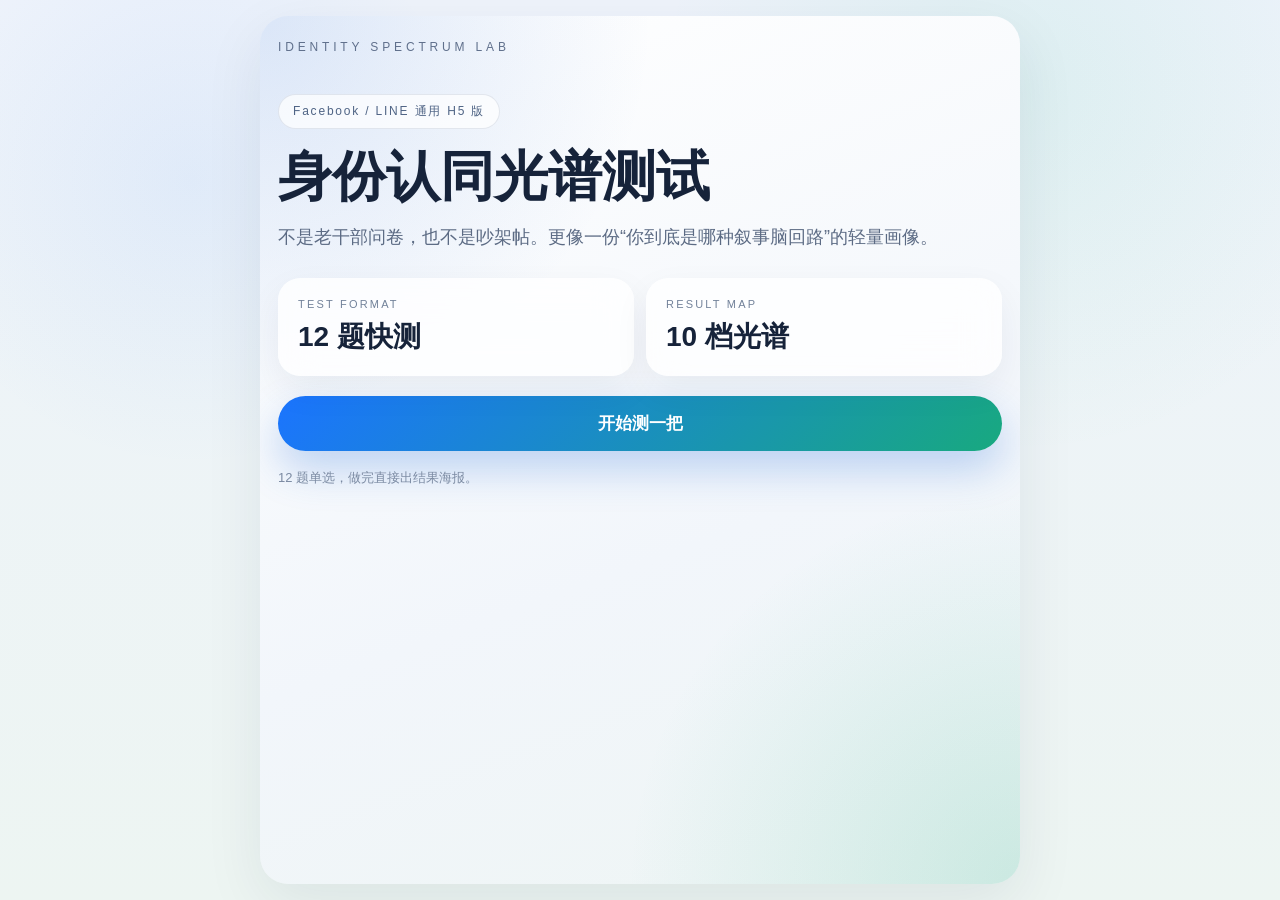
==== index.html @ 42c04980 "Initial static quiz site" ====
<!DOCTYPE html>
<html lang="zh-Hans">
  <head>
    <meta charset="UTF-8" />
    <meta name="viewport" content="width=device-width, initial-scale=1, viewport-fit=cover" />
    <title>身份认同光谱测试</title>
    <meta name="description" content="12题快测，生成你的身份认同光谱画像。" />
    <meta property="og:title" content="身份认同光谱测试" />
    <meta property="og:description" content="不是老干部问卷，更像一份你是哪种叙事脑回路的轻量画像。" />
    <meta property="og:type" content="website" />
    <meta name="theme-color" content="#13233b" />
    <link rel="stylesheet" href="./styles.css" />
  </head>
  <body>
    <main class="app-shell">
      <section class="app-card" id="app"></section>
    </main>
    <script src="./app.js"></script>
  </body>
  </html>
---- styles.css ----
:root {
  --bg-top: #eef3fb;
  --bg-bottom: #edf5f2;
  --ink: #16233a;
  --muted: #64748b;
  --line: rgba(50, 76, 114, 0.12);
  --white: #ffffff;
  --blue: #1b74ff;
  --green: #18a97f;
  --poster-dark: #13233b;
}

* {
  box-sizing: border-box;
}

html,
body {
  margin: 0;
  min-height: 100%;
  font-family: "PingFang SC", "Noto Sans SC", "Helvetica Neue", sans-serif;
  color: var(--ink);
  background:
    radial-gradient(circle at 15% 20%, rgba(59, 130, 246, 0.08), transparent 22%),
    radial-gradient(circle at 80% 10%, rgba(16, 185, 129, 0.08), transparent 28%),
    linear-gradient(180deg, var(--bg-top) 0%, var(--bg-bottom) 100%);
}

body {
  padding: 16px;
}

.app-shell {
  max-width: 760px;
  margin: 0 auto;
}

.app-card {
  position: relative;
  overflow: hidden;
  min-height: calc(100vh - 32px);
  padding: 24px 18px 32px;
  border-radius: 28px;
  background:
    radial-gradient(circle at top left, rgba(53, 116, 214, 0.18), transparent 34%),
    radial-gradient(circle at bottom right, rgba(41, 177, 139, 0.18), transparent 34%),
    linear-gradient(160deg, #ffffff 0%, #f2f6fb 60%, #eef5f4 100%);
  box-shadow: 0 20px 60px rgba(19, 37, 68, 0.08);
}

.nav {
  margin-bottom: 40px;
  font-size: 12px;
  letter-spacing: 0.32em;
  color: #60708c;
  text-transform: uppercase;
}

.eyebrow,
.quiz-badge,
.poster-tag {
  display: inline-flex;
  padding: 8px 14px;
  border-radius: 999px;
  font-size: 12px;
  letter-spacing: 0.15em;
}

.eyebrow {
  border: 1px solid var(--line);
  color: #4f6485;
  background: rgba(255, 255, 255, 0.72);
}

.headline {
  margin: 20px 0 0;
  font-size: clamp(36px, 8vw, 54px);
  line-height: 1.02;
  font-weight: 800;
}

.subhead {
  margin-top: 18px;
  font-size: 18px;
  line-height: 1.75;
  color: #5c6b84;
}

.grid {
  display: grid;
  grid-template-columns: repeat(2, minmax(0, 1fr));
  gap: 12px;
  margin-top: 24px;
}

.stat-card,
.glass-card,
.question-card,
.quote-card,
.result-note {
  position: relative;
  z-index: 1;
  margin-top: 24px;
  padding: 20px;
  border-radius: 22px;
  background: rgba(255, 255, 255, 0.78);
  backdrop-filter: blur(18px);
  box-shadow: 0 14px 36px rgba(22, 40, 70, 0.06);
}

.stat-card {
  margin-top: 0;
}

.stat-label,
.question-kicker,
.result-bar__label,
.quote-card__label,
.poster-foot__label {
  font-size: 11px;
  letter-spacing: 0.2em;
  text-transform: uppercase;
  color: #72829a;
}

.stat-value {
  margin-top: 8px;
  font-size: 28px;
  font-weight: 800;
}

.glass-title {
  font-size: 18px;
  font-weight: 700;
}

.glass-copy,
.result-note__text,
.poster-foot__text {
  margin-top: 10px;
  font-size: 15px;
  line-height: 1.8;
  color: #60708c;
}

.tag-row,
.chip-row {
  display: flex;
  flex-wrap: wrap;
  gap: 10px;
  margin-top: 16px;
}

.tag,
.chip {
  padding: 10px 14px;
  border-radius: 999px;
  font-size: 13px;
}

.tag {
  color: #40607f;
  background: rgba(48, 118, 219, 0.08);
}

.btn,
.btn-secondary,
.option {
  width: 100%;
  border: 0;
  border-radius: 999px;
  font: inherit;
}

.btn,
.btn-secondary {
  margin-top: 20px;
  padding: 16px 18px;
  font-size: 17px;
  font-weight: 700;
  cursor: pointer;
}

.btn {
  color: var(--white);
  background: linear-gradient(135deg, var(--blue) 0%, var(--green) 100%);
  box-shadow: 0 18px 40px rgba(41, 113, 220, 0.28);
}

.btn-secondary {
  color: #23405d;
  background: rgba(255, 255, 255, 0.76);
}

.quiz-badge {
  margin-top: 8px;
  color: #3c8b70;
  background: rgba(39, 182, 124, 0.12);
}

.progress-meta,
.result-bar__meta,
.poster-foot {
  display: flex;
  justify-content: space-between;
  gap: 12px;
}

.progress-meta {
  margin-top: 14px;
  font-size: 13px;
  color: #67758c;
}

.progress-track,
.result-bar__track {
  width: 100%;
  overflow: hidden;
  border-radius: 999px;
}

.progress-track {
  height: 10px;
  margin-top: 12px;
  background: rgba(43, 73, 118, 0.1);
}

.progress-fill {
  height: 100%;
  background: linear-gradient(90deg, #2f7cff 0%, #27b67c 100%);
}

.question-title {
  margin-top: 10px;
  font-size: 28px;
  line-height: 1.45;
  font-weight: 700;
}

.option-list {
  margin-top: 16px;
}

.option {
  display: flex;
  align-items: flex-start;
  gap: 14px;
  margin-top: 12px;
  padding: 18px;
  text-align: left;
  cursor: pointer;
  border: 2px solid rgba(42, 78, 124, 0.1);
  border-radius: 22px;
  background: #fbfdff;
}

.option:hover {
  transform: translateY(-1px);
  border-color: rgba(43, 116, 255, 0.26);
}

.option-index {
  flex: 0 0 34px;
  width: 34px;
  height: 34px;
  display: inline-flex;
  align-items: center;
  justify-content: center;
  border-radius: 50%;
  font-size: 13px;
  color: #2f75d8;
  background: rgba(47, 117, 216, 0.1);
}

.option-copy {
  flex: 1;
}

.option-text {
  font-size: 17px;
  line-height: 1.7;
}

.option-cta {
  margin-top: 8px;
  font-size: 13px;
  color: #8594aa;
}

.poster-card {
  position: relative;
  overflow: hidden;
  margin-top: 24px;
  padding: 24px;
  border: 3px solid #2457a6;
  border-radius: 26px;
  background:
    radial-gradient(circle at top left, rgba(255, 255, 255, 0.22), transparent 28%),
    linear-gradient(145deg, #0f1c30 0%, #152843 45%, #1a3453 100%);
  box-shadow: 0 24px 60px rgba(8, 18, 34, 0.24);
  color: var(--white);
}

.poster-tag {
  position: relative;
  z-index: 1;
  color: rgba(255, 255, 255, 0.72);
  background: rgba(255, 255, 255, 0.08);
}

.poster-orbit {
  position: absolute;
  border: 1px solid rgba(255, 255, 255, 0.1);
  border-radius: 999px;
}

.poster-orbit--one {
  top: -80px;
  right: -54px;
  width: 220px;
  height: 220px;
}

.poster-orbit--two {
  bottom: -100px;
  left: -60px;
  width: 250px;
  height: 250px;
}

.poster-title {
  position: relative;
  z-index: 1;
  margin-top: 20px;
  font-size: 12px;
  letter-spacing: 0.24em;
  color: rgba(203, 217, 255, 0.62);
  text-transform: uppercase;
}

.result-topline {
  position: relative;
  z-index: 1;
  display: flex;
  justify-content: space-between;
  align-items: center;
  gap: 12px;
  margin-top: 18px;
}

.result-pill {
  display: inline-flex;
  padding: 10px 16px;
  border-radius: 999px;
  font-size: 14px;
  color: var(--white);
  font-weight: 800;
}

.result-score {
  font-size: 14px;
  color: rgba(255, 255, 255, 0.66);
}

.result-vibe {
  position: relative;
  z-index: 1;
  margin-top: 14px;
  font-size: 24px;
  line-height: 1.65;
  font-weight: 700;
}

.result-bar {
  position: relative;
  z-index: 1;
  margin-top: 22px;
  padding: 18px;
  border-radius: 18px;
  background: rgba(255, 255, 255, 0.08);
}

.result-bar__track {
  height: 12px;
  margin-top: 12px;
  background: rgba(255, 255, 255, 0.12);
}

.result-bar__fill {
  height: 100%;
  border-radius: inherit;
}

.result-bar__meta {
  margin-top: 12px;
  font-size: 13px;
  color: rgba(232, 241, 255, 0.72);
}

.chip {
  color: rgba(255, 255, 255, 0.82);
  background: rgba(255, 255, 255, 0.1);
}

.poster-foot {
  position: relative;
  z-index: 1;
  align-items: end;
  margin-top: 24px;
  padding-top: 18px;
  border-top: 1px solid rgba(255, 255, 255, 0.12);
}

.poster-foot__right {
  font-size: 34px;
  font-weight: 800;
  color: rgba(255, 255, 255, 0.92);
}

.quote-card__text {
  margin-top: 10px;
  font-size: 30px;
  line-height: 1.3;
  font-weight: 800;
}

.footer-actions {
  display: grid;
  gap: 12px;
  margin-top: 18px;
}

.micro-tip {
  margin-top: 16px;
  font-size: 13px;
  line-height: 1.7;
  color: #7b8aa2;
}

@media (max-width: 640px) {
  body {
    padding: 10px;
  }

  .app-card {
    min-height: calc(100vh - 20px);
    padding: 20px 14px 26px;
    border-radius: 22px;
  }

  .grid {
    grid-template-columns: 1fr;
  }

  .headline {
    font-size: 40px;
  }

  .question-title {
    font-size: 24px;
  }

  .quote-card__text {
    font-size: 25px;
  }
}
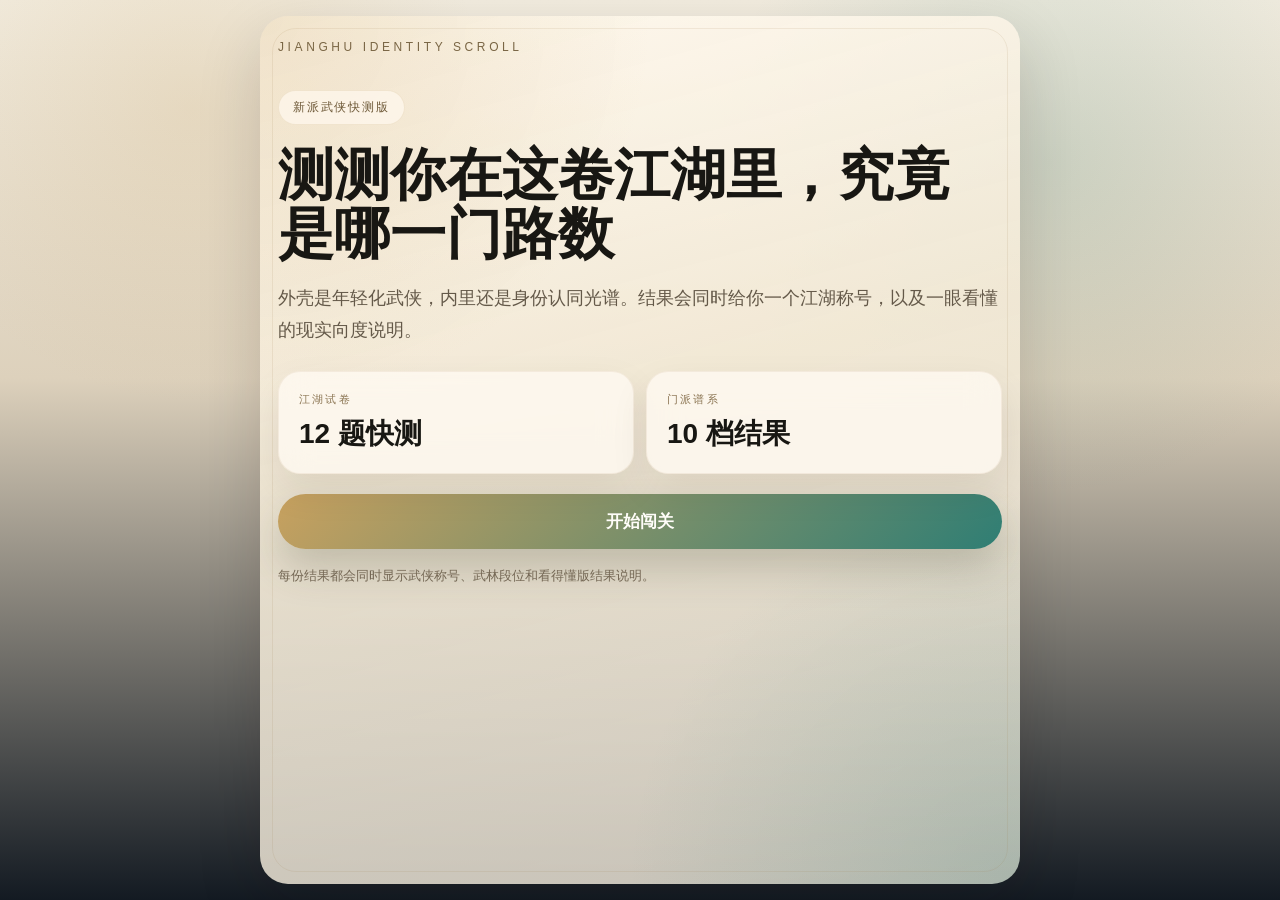
==== commit f1a93b91: "Apply neo-wuxia redesign" ====
--- a/index.html
+++ b/index.html
@@ -3,12 +3,19 @@
   <head>
     <meta charset="UTF-8" />
     <meta name="viewport" content="width=device-width, initial-scale=1, viewport-fit=cover" />
-    <title>身份认同光谱测试</title>
-    <meta name="description" content="12题快测，生成你的身份认同光谱画像。" />
-    <meta property="og:title" content="身份认同光谱测试" />
-    <meta property="og:description" content="不是老干部问卷，更像一份你是哪种叙事脑回路的轻量画像。" />
+    <title>江湖身份光谱测试</title>
+    <meta name="description" content="12题快测，生成你的江湖称号与看得懂版身份光谱结果。" />
+    <meta property="og:title" content="江湖身份光谱测试" />
+    <meta property="og:description" content="新派武侠包装，结果同时给你江湖称号和一眼看懂的现实向度说明。" />
     <meta property="og:type" content="website" />
-    <meta name="theme-color" content="#13233b" />
+    <meta property="og:image" content="https://1982linlin.github.io/tw-identity-spectrum-quiz/og-cover.png" />
+    <meta property="og:image:width" content="2560" />
+    <meta property="og:image:height" content="1440" />
+    <meta name="twitter:card" content="summary_large_image" />
+    <meta name="twitter:title" content="江湖身份光谱测试" />
+    <meta name="twitter:description" content="12题快测，生成你的江湖称号与看得懂版身份光谱结果。" />
+    <meta name="twitter:image" content="https://1982linlin.github.io/tw-identity-spectrum-quiz/og-cover.png" />
+    <meta name="theme-color" content="#131a22" />
     <link rel="stylesheet" href="./styles.css" />
   </head>
   <body>
--- a/styles.css
+++ b/styles.css
@@ -1,13 +1,14 @@
 :root {
-  --bg-top: #eef3fb;
-  --bg-bottom: #edf5f2;
-  --ink: #16233a;
-  --muted: #64748b;
-  --line: rgba(50, 76, 114, 0.12);
-  --white: #ffffff;
-  --blue: #1b74ff;
-  --green: #18a97f;
-  --poster-dark: #13233b;
+  --bg-top: #f2ecdf;
+  --bg-bottom: #131a22;
+  --ink: #181713;
+  --muted: #6d6559;
+  --line: rgba(196, 164, 108, 0.2);
+  --white: #fffdf9;
+  --gold: #c8a15f;
+  --jade: #2f7e74;
+  --jade-soft: #4e9b90;
+  --poster-dark: #12171f;
 }
 
 * {
@@ -21,9 +22,9 @@
   font-family: "PingFang SC", "Noto Sans SC", "Helvetica Neue", sans-serif;
   color: var(--ink);
   background:
-    radial-gradient(circle at 15% 20%, rgba(59, 130, 246, 0.08), transparent 22%),
-    radial-gradient(circle at 80% 10%, rgba(16, 185, 129, 0.08), transparent 28%),
-    linear-gradient(180deg, var(--bg-top) 0%, var(--bg-bottom) 100%);
+    radial-gradient(circle at 15% 12%, rgba(200, 161, 95, 0.18), transparent 22%),
+    radial-gradient(circle at 82% 18%, rgba(47, 126, 116, 0.16), transparent 26%),
+    linear-gradient(180deg, var(--bg-top) 0%, #ddd1bc 42%, var(--bg-bottom) 100%);
 }
 
 body {
@@ -42,17 +43,26 @@
   padding: 24px 18px 32px;
   border-radius: 28px;
   background:
-    radial-gradient(circle at top left, rgba(53, 116, 214, 0.18), transparent 34%),
-    radial-gradient(circle at bottom right, rgba(41, 177, 139, 0.18), transparent 34%),
-    linear-gradient(160deg, #ffffff 0%, #f2f6fb 60%, #eef5f4 100%);
-  box-shadow: 0 20px 60px rgba(19, 37, 68, 0.08);
+    radial-gradient(circle at top left, rgba(198, 160, 94, 0.24), transparent 34%),
+    radial-gradient(circle at bottom right, rgba(47, 126, 116, 0.2), transparent 34%),
+    linear-gradient(165deg, rgba(255, 249, 239, 0.92) 0%, rgba(244, 235, 216, 0.88) 44%, rgba(232, 225, 212, 0.84) 100%);
+  box-shadow: 0 24px 64px rgba(16, 14, 10, 0.16);
+}
+
+.app-card::before {
+  content: "";
+  position: absolute;
+  inset: 12px;
+  border: 1px solid rgba(154, 123, 72, 0.12);
+  border-radius: 24px;
+  pointer-events: none;
 }
 
 .nav {
-  margin-bottom: 40px;
+  margin-bottom: 36px;
   font-size: 12px;
-  letter-spacing: 0.32em;
-  color: #60708c;
+  letter-spacing: 0.3em;
+  color: #7a6645;
   text-transform: uppercase;
 }
 
@@ -68,22 +78,22 @@
 
 .eyebrow {
   border: 1px solid var(--line);
-  color: #4f6485;
-  background: rgba(255, 255, 255, 0.72);
+  color: #6e5938;
+  background: rgba(255, 249, 239, 0.72);
 }
 
 .headline {
   margin: 20px 0 0;
-  font-size: clamp(36px, 8vw, 54px);
-  line-height: 1.02;
-  font-weight: 800;
+  font-size: clamp(36px, 8vw, 56px);
+  line-height: 1.06;
+  font-weight: 900;
 }
 
 .subhead {
   margin-top: 18px;
   font-size: 18px;
-  line-height: 1.75;
-  color: #5c6b84;
+  line-height: 1.8;
+  color: #645949;
 }
 
 .grid {
@@ -103,9 +113,10 @@
   margin-top: 24px;
   padding: 20px;
   border-radius: 22px;
-  background: rgba(255, 255, 255, 0.78);
-  backdrop-filter: blur(18px);
-  box-shadow: 0 14px 36px rgba(22, 40, 70, 0.06);
+  background: rgba(255, 250, 243, 0.78);
+  backdrop-filter: blur(16px);
+  box-shadow: 0 16px 38px rgba(36, 26, 13, 0.08);
+  border: 1px solid rgba(162, 132, 84, 0.1);
 }
 
 .stat-card {
@@ -120,18 +131,18 @@
   font-size: 11px;
   letter-spacing: 0.2em;
   text-transform: uppercase;
-  color: #72829a;
+  color: #8b7553;
 }
 
 .stat-value {
   margin-top: 8px;
   font-size: 28px;
-  font-weight: 800;
+  font-weight: 900;
 }
 
 .glass-title {
   font-size: 18px;
-  font-weight: 700;
+  font-weight: 800;
 }
 
 .glass-copy,
@@ -140,7 +151,7 @@
   margin-top: 10px;
   font-size: 15px;
   line-height: 1.8;
-  color: #60708c;
+  color: #f0e5d2;
 }
 
 .tag-row,
@@ -159,8 +170,8 @@
 }
 
 .tag {
-  color: #40607f;
-  background: rgba(48, 118, 219, 0.08);
+  color: #5a523f;
+  background: rgba(200, 161, 95, 0.12);
 }
 
 .btn,
@@ -177,25 +188,26 @@
   margin-top: 20px;
   padding: 16px 18px;
   font-size: 17px;
-  font-weight: 700;
+  font-weight: 800;
   cursor: pointer;
 }
 
 .btn {
   color: var(--white);
-  background: linear-gradient(135deg, var(--blue) 0%, var(--green) 100%);
-  box-shadow: 0 18px 40px rgba(41, 113, 220, 0.28);
+  background: linear-gradient(135deg, var(--gold) 0%, var(--jade) 100%);
+  box-shadow: 0 18px 40px rgba(63, 65, 46, 0.24);
 }
 
 .btn-secondary {
-  color: #23405d;
-  background: rgba(255, 255, 255, 0.76);
+  color: #3c3120;
+  background: rgba(255, 249, 239, 0.8);
+  border: 1px solid rgba(159, 128, 78, 0.16);
 }
 
 .quiz-badge {
   margin-top: 8px;
-  color: #3c8b70;
-  background: rgba(39, 182, 124, 0.12);
+  color: #2f6f67;
+  background: rgba(47, 126, 116, 0.12);
 }
 
 .progress-meta,
@@ -209,7 +221,7 @@
 .progress-meta {
   margin-top: 14px;
   font-size: 13px;
-  color: #67758c;
+  color: #6f624d;
 }
 
 .progress-track,
@@ -222,19 +234,19 @@
 .progress-track {
   height: 10px;
   margin-top: 12px;
-  background: rgba(43, 73, 118, 0.1);
+  background: rgba(84, 71, 45, 0.14);
 }
 
 .progress-fill {
   height: 100%;
-  background: linear-gradient(90deg, #2f7cff 0%, #27b67c 100%);
+  background: linear-gradient(90deg, var(--gold) 0%, var(--jade-soft) 100%);
 }
 
 .question-title {
   margin-top: 10px;
   font-size: 28px;
-  line-height: 1.45;
-  font-weight: 700;
+  line-height: 1.48;
+  font-weight: 800;
 }
 
 .option-list {
@@ -249,14 +261,16 @@
   padding: 18px;
   text-align: left;
   cursor: pointer;
-  border: 2px solid rgba(42, 78, 124, 0.1);
+  border: 2px solid rgba(131, 105, 64, 0.1);
   border-radius: 22px;
-  background: #fbfdff;
+  background: rgba(255, 252, 246, 0.92);
+  transition: transform 180ms ease, border-color 180ms ease, box-shadow 180ms ease;
 }
 
 .option:hover {
   transform: translateY(-1px);
-  border-color: rgba(43, 116, 255, 0.26);
+  border-color: rgba(47, 126, 116, 0.28);
+  box-shadow: 0 14px 28px rgba(54, 40, 21, 0.08);
 }
 
 .option-index {
@@ -268,8 +282,8 @@
   justify-content: center;
   border-radius: 50%;
   font-size: 13px;
-  color: #2f75d8;
-  background: rgba(47, 117, 216, 0.1);
+  color: #755725;
+  background: rgba(200, 161, 95, 0.16);
 }
 
 .option-copy {
@@ -282,9 +296,10 @@
 }
 
 .option-cta {
+  display: block;
   margin-top: 8px;
   font-size: 13px;
-  color: #8594aa;
+  color: #8d7c62;
 }
 
 .poster-card {
@@ -292,25 +307,26 @@
   overflow: hidden;
   margin-top: 24px;
   padding: 24px;
-  border: 3px solid #2457a6;
-  border-radius: 26px;
+  border: 2px solid var(--gold);
+  border-radius: 28px;
   background:
-    radial-gradient(circle at top left, rgba(255, 255, 255, 0.22), transparent 28%),
-    linear-gradient(145deg, #0f1c30 0%, #152843 45%, #1a3453 100%);
-  box-shadow: 0 24px 60px rgba(8, 18, 34, 0.24);
+    radial-gradient(circle at top left, rgba(255, 238, 197, 0.15), transparent 26%),
+    radial-gradient(circle at bottom right, rgba(47, 126, 116, 0.18), transparent 30%),
+    linear-gradient(145deg, #14181d 0%, #1a2128 42%, #10282a 100%);
+  box-shadow: 0 28px 70px rgba(8, 10, 13, 0.28);
   color: var(--white);
 }
 
 .poster-tag {
   position: relative;
   z-index: 1;
-  color: rgba(255, 255, 255, 0.72);
+  color: rgba(255, 240, 214, 0.72);
   background: rgba(255, 255, 255, 0.08);
 }
 
 .poster-orbit {
   position: absolute;
-  border: 1px solid rgba(255, 255, 255, 0.1);
+  border: 1px solid rgba(255, 240, 214, 0.1);
   border-radius: 999px;
 }
 
@@ -328,13 +344,34 @@
   height: 250px;
 }
 
+.poster-blade {
+  position: absolute;
+  background: linear-gradient(90deg, transparent, rgba(255, 231, 187, 0.48), transparent);
+  opacity: 0.5;
+  transform: rotate(-18deg);
+}
+
+.poster-blade--one {
+  top: 58px;
+  right: -40px;
+  width: 180px;
+  height: 1px;
+}
+
+.poster-blade--two {
+  bottom: 110px;
+  left: -30px;
+  width: 160px;
+  height: 1px;
+}
+
 .poster-title {
   position: relative;
   z-index: 1;
   margin-top: 20px;
   font-size: 12px;
   letter-spacing: 0.24em;
-  color: rgba(203, 217, 255, 0.62);
+  color: rgba(248, 222, 175, 0.62);
   text-transform: uppercase;
 }
 
@@ -359,15 +396,33 @@
 
 .result-score {
   font-size: 14px;
-  color: rgba(255, 255, 255, 0.66);
+  color: rgba(255, 242, 218, 0.68);
+}
+
+.result-name {
+  position: relative;
+  z-index: 1;
+  margin-top: 14px;
+  font-size: clamp(34px, 8vw, 48px);
+  line-height: 1.12;
+  font-weight: 900;
+}
+
+.result-subtitle {
+  position: relative;
+  z-index: 1;
+  margin-top: 10px;
+  font-size: 14px;
+  letter-spacing: 0.1em;
+  color: rgba(255, 228, 181, 0.78);
 }
 
 .result-vibe {
   position: relative;
   z-index: 1;
-  margin-top: 14px;
-  font-size: 24px;
-  line-height: 1.65;
+  margin-top: 16px;
+  font-size: 22px;
+  line-height: 1.7;
   font-weight: 700;
 }
 
@@ -394,11 +449,11 @@
 .result-bar__meta {
   margin-top: 12px;
   font-size: 13px;
-  color: rgba(232, 241, 255, 0.72);
+  color: rgba(243, 230, 208, 0.76);
 }
 
 .chip {
-  color: rgba(255, 255, 255, 0.82);
+  color: rgba(255, 247, 235, 0.88);
   background: rgba(255, 255, 255, 0.1);
 }
 
@@ -413,15 +468,19 @@
 
 .poster-foot__right {
   font-size: 34px;
-  font-weight: 800;
-  color: rgba(255, 255, 255, 0.92);
+  font-weight: 900;
+  color: rgba(255, 247, 232, 0.94);
 }
 
 .quote-card__text {
   margin-top: 10px;
   font-size: 30px;
-  line-height: 1.3;
-  font-weight: 800;
+  line-height: 1.35;
+  font-weight: 900;
+}
+
+.result-note__text {
+  color: #5d5446;
 }
 
 .footer-actions {
@@ -434,7 +493,7 @@
   margin-top: 16px;
   font-size: 13px;
   line-height: 1.7;
-  color: #7b8aa2;
+  color: #746754;
 }
 
 @media (max-width: 640px) {
@@ -460,7 +519,17 @@
     font-size: 24px;
   }
 
+  .result-vibe {
+    font-size: 20px;
+  }
+
   .quote-card__text {
-    font-size: 25px;
-  }
-}
+    font-size: 24px;
+  }
+
+  .result-topline,
+  .poster-foot {
+    flex-direction: column;
+    align-items: flex-start;
+  }
+}
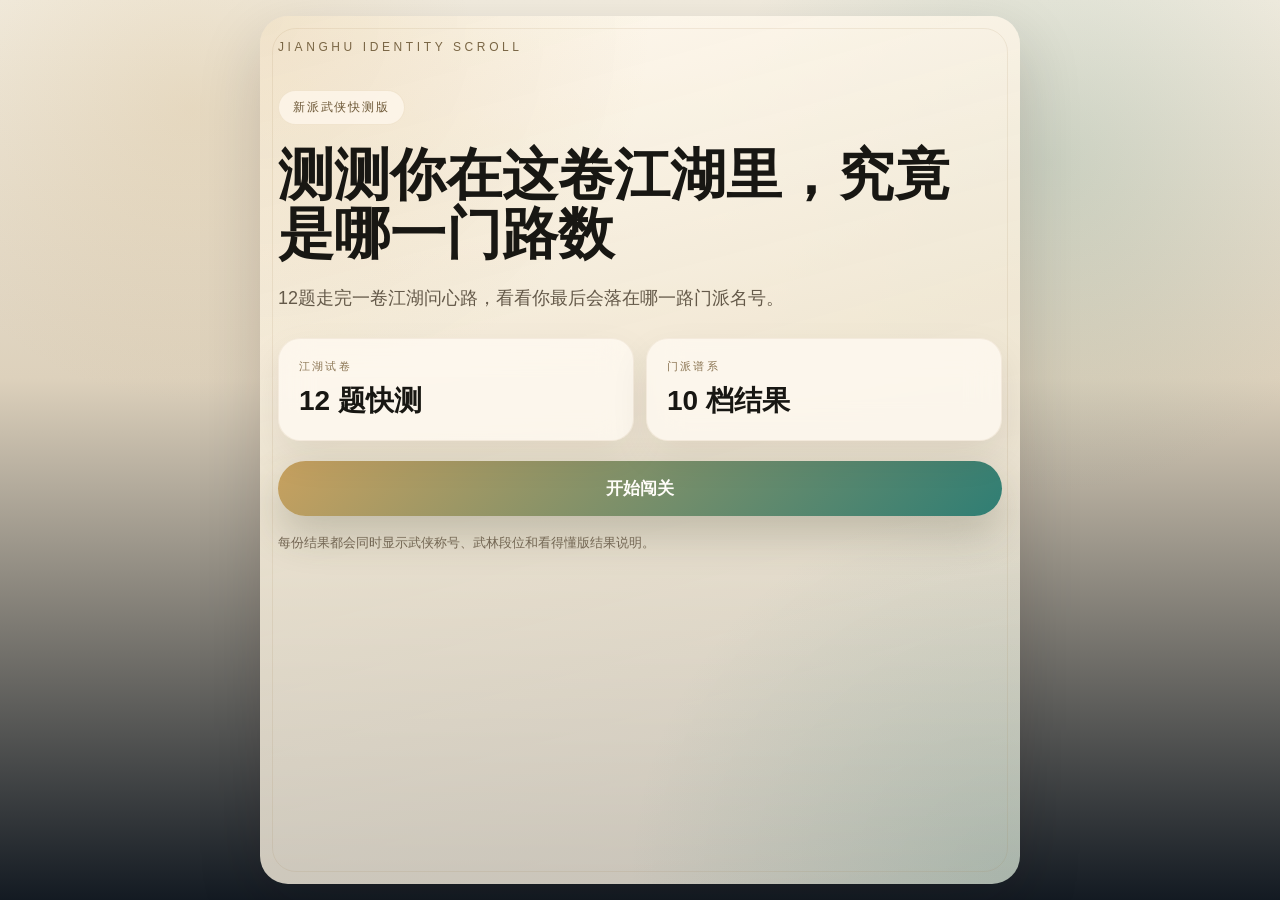
==== commit 3cd9ee82: "Add Google Sheets stats support" ====
--- a/index.html
+++ b/index.html
@@ -8,13 +8,15 @@
     <meta property="og:title" content="江湖身份光谱测试" />
     <meta property="og:description" content="新派武侠包装，结果同时给你江湖称号和一眼看懂的现实向度说明。" />
     <meta property="og:type" content="website" />
-    <meta property="og:image" content="https://1982linlin.github.io/tw-identity-spectrum-quiz/og-cover.png" />
-    <meta property="og:image:width" content="2560" />
-    <meta property="og:image:height" content="1440" />
+    <meta property="og:image" content="https://1982linlin.github.io/tw-identity-spectrum-quiz/title-square-wuxia.png" />
+    <meta property="og:image:secure_url" content="https://1982linlin.github.io/tw-identity-spectrum-quiz/title-square-wuxia.png" />
+    <meta property="og:image:width" content="2048" />
+    <meta property="og:image:height" content="2048" />
+    <meta property="og:image:type" content="image/png" />
     <meta name="twitter:card" content="summary_large_image" />
     <meta name="twitter:title" content="江湖身份光谱测试" />
     <meta name="twitter:description" content="12题快测，生成你的江湖称号与看得懂版身份光谱结果。" />
-    <meta name="twitter:image" content="https://1982linlin.github.io/tw-identity-spectrum-quiz/og-cover.png" />
+    <meta name="twitter:image" content="https://1982linlin.github.io/tw-identity-spectrum-quiz/title-square-wuxia.png" />
     <meta name="theme-color" content="#131a22" />
     <link rel="stylesheet" href="./styles.css" />
   </head>
@@ -22,6 +24,7 @@
     <main class="app-shell">
       <section class="app-card" id="app"></section>
     </main>
+    <script src="./config.js"></script>
     <script src="./app.js"></script>
   </body>
   </html>
--- a/styles.css
+++ b/styles.css
@@ -489,6 +489,77 @@
   margin-top: 18px;
 }
 
+.stats-page {
+  min-height: calc(100vh - 32px);
+}
+
+.stats-link {
+  display: inline-flex;
+  align-items: center;
+  justify-content: center;
+  text-decoration: none;
+}
+
+.stats-small {
+  font-size: 18px;
+  line-height: 1.5;
+}
+
+.stats-list {
+  margin-top: 16px;
+  display: grid;
+  gap: 12px;
+}
+
+.stats-row {
+  display: grid;
+  grid-template-columns: 42px 1fr auto;
+  align-items: center;
+  gap: 14px;
+  padding: 16px;
+  border-radius: 20px;
+  background: rgba(255, 252, 246, 0.9);
+  border: 1px solid rgba(131, 105, 64, 0.08);
+}
+
+.stats-rank {
+  width: 42px;
+  height: 42px;
+  display: inline-flex;
+  align-items: center;
+  justify-content: center;
+  border-radius: 50%;
+  background: rgba(200, 161, 95, 0.16);
+  color: #755725;
+  font-weight: 800;
+}
+
+.stats-title {
+  font-size: 20px;
+  font-weight: 800;
+}
+
+.stats-subtitle {
+  margin-top: 4px;
+  color: #7f705a;
+  font-size: 14px;
+}
+
+.stats-value {
+  text-align: right;
+}
+
+.stats-count {
+  font-size: 26px;
+  font-weight: 900;
+}
+
+.stats-percent {
+  margin-top: 4px;
+  color: #7f705a;
+  font-size: 13px;
+}
+
 .micro-tip {
   margin-top: 16px;
   font-size: 13px;
@@ -528,8 +599,17 @@
   }
 
   .result-topline,
-  .poster-foot {
+  .poster-foot,
+  .stats-row {
     flex-direction: column;
     align-items: flex-start;
   }
-}
+
+  .stats-row {
+    grid-template-columns: 1fr;
+  }
+
+  .stats-value {
+    text-align: left;
+  }
+}
